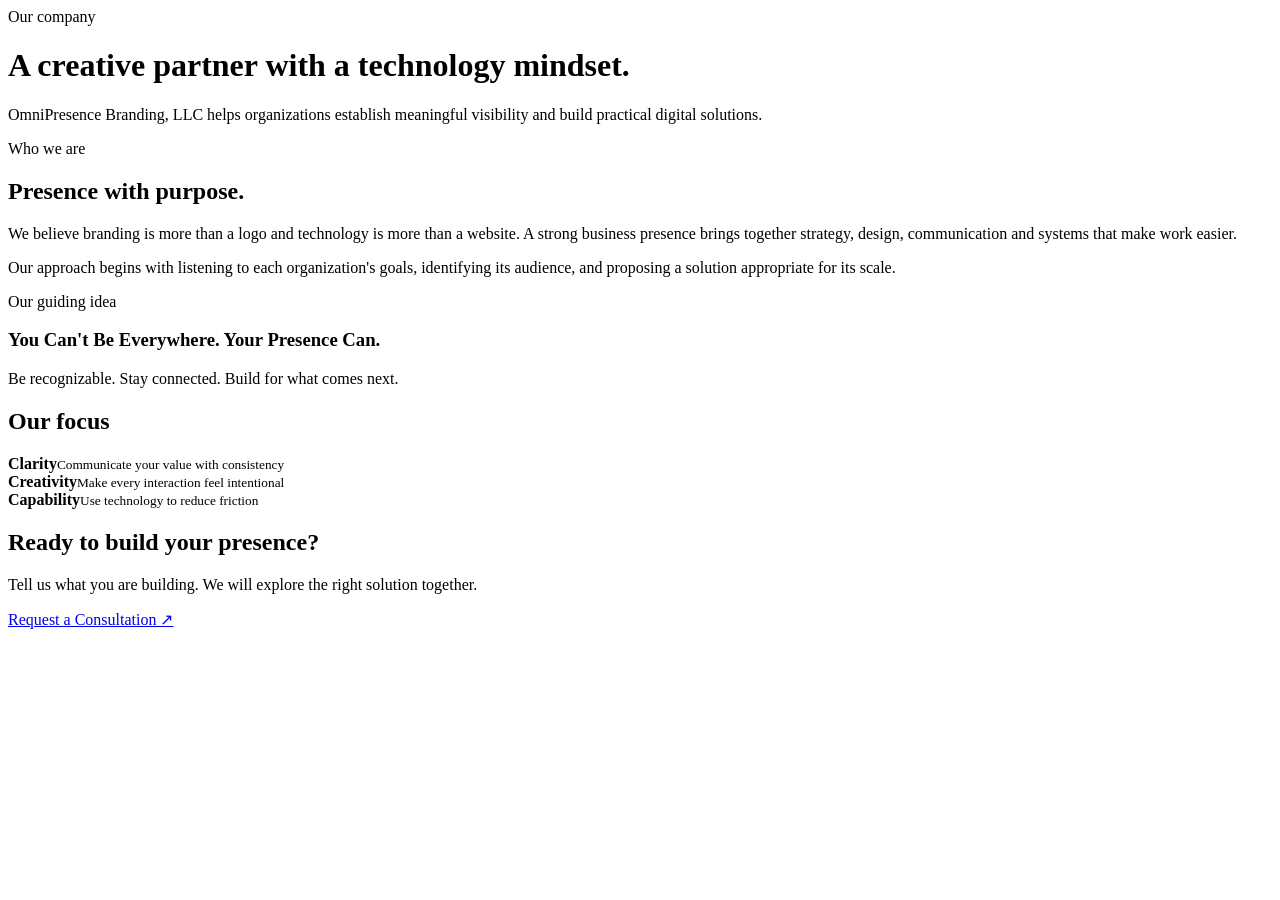
==== about.html @ 3f631cc3 "Add files via upload" ====
<!doctype html><html lang="en"><head><meta charset="utf-8"><meta name="viewport" content="width=device-width,initial-scale=1"><meta name="theme-color" content="#0b1424"><meta name="description" content="Learn about the approach and services of OmniPresence Branding, LLC."><title>About Us | OmniPresence Branding, LLC</title><link rel="icon" href="assets/omnipresence-logo.svg" type="image/svg+xml"><link rel="stylesheet" href="assets/styles.css"></head><body><div data-header></div><main id="main-content"><div class="page-head"><div class="container"><div class="eyebrow">Our company</div><h1>A creative partner with a technology mindset.</h1><p>OmniPresence Branding, LLC helps organizations establish meaningful visibility and build practical digital solutions.</p></div></div><section><div class="container split"><div><div class="eyebrow">Who we are</div><h2>Presence with purpose.</h2><p>We believe branding is more than a logo and technology is more than a website. A strong business presence brings together strategy, design, communication and systems that make work easier.</p><p>Our approach begins with listening to each organization's goals, identifying its audience, and proposing a solution appropriate for its scale.</p></div><div class="feature-panel"><div class="eyebrow">Our guiding idea</div><h3>You Can't Be Everywhere. Your Presence Can.</h3><p>Be recognizable. Stay connected. Build for what comes next.</p></div></div></section><section class="light"><div class="container"><div class="section-head"><h2>Our focus</h2></div><div class="stats"><div class="stat"><strong>Clarity</strong><small>Communicate your value with consistency</small></div><div class="stat"><strong>Creativity</strong><small>Make every interaction feel intentional</small></div><div class="stat"><strong>Capability</strong><small>Use technology to reduce friction</small></div></div></div></section><section><div class="container"><div class="cta"><div><h2>Ready to build your presence?</h2><p>Tell us what you are building. We will explore the right solution together.</p></div><a class="btn btn-gold" href="contact.html">Request a Consultation ↗</a></div></div></section></main><div data-footer></div><script src="assets/config.js"></script><script src="assets/app.js"></script></body></html>
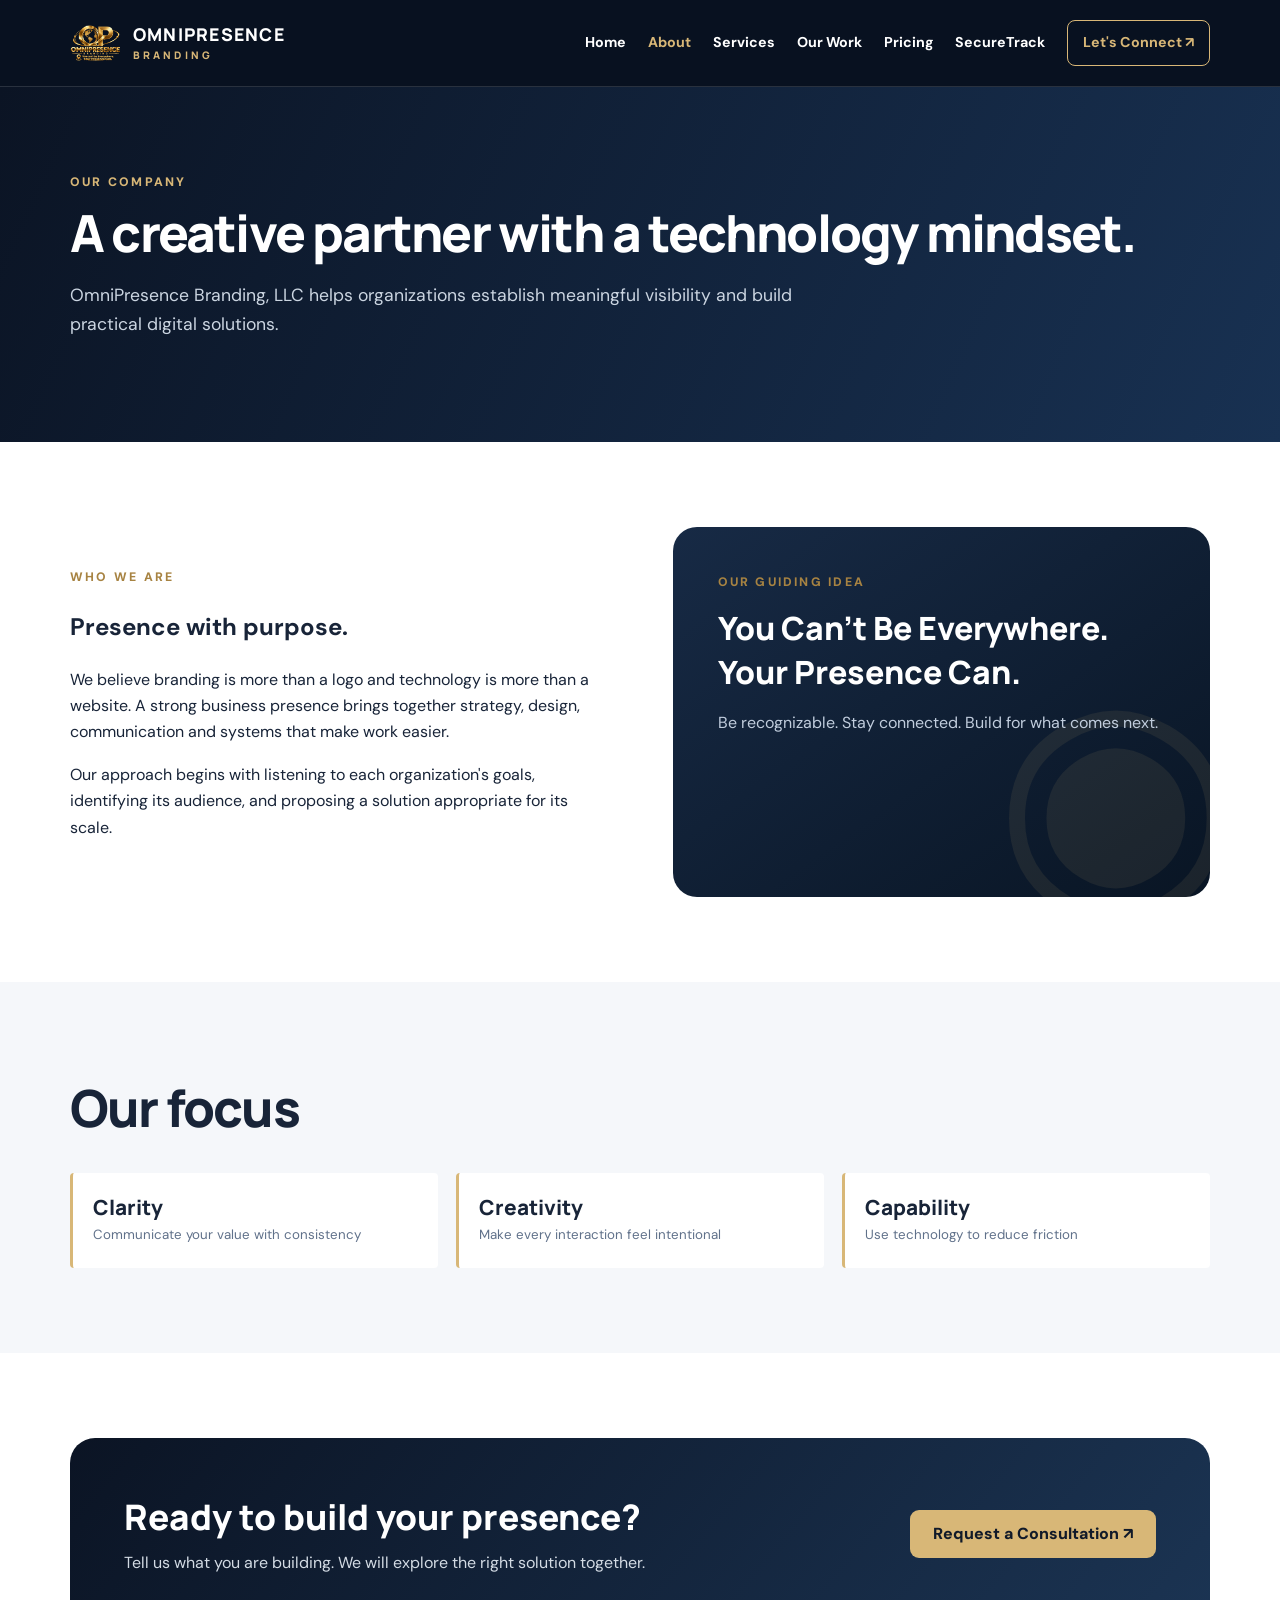
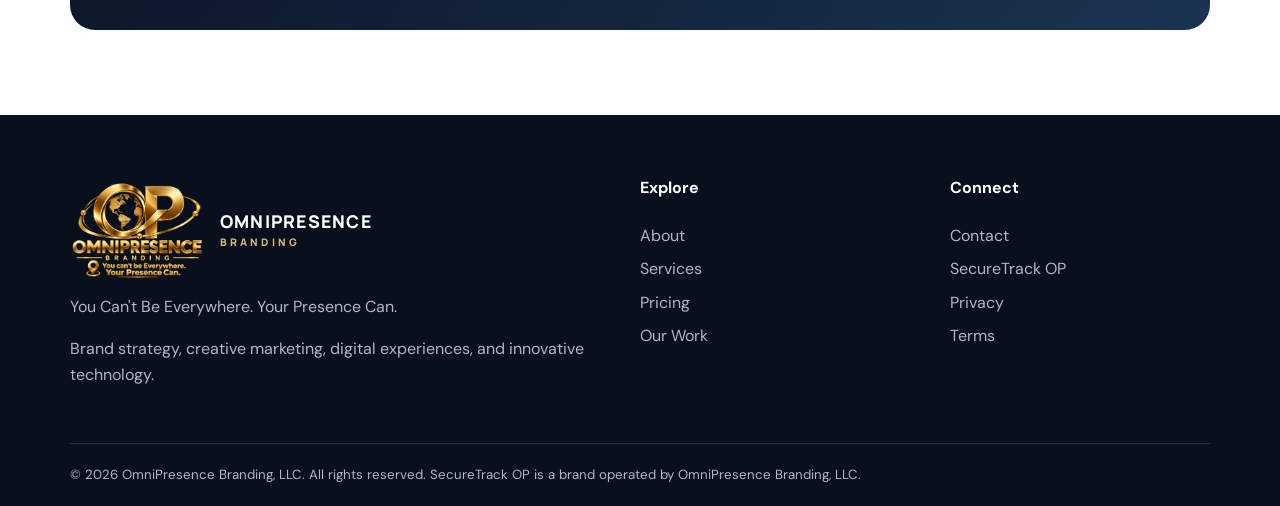
==== commit 9f55c2ba: "Update about.html" ====
--- a/about.html
+++ b/about.html
@@ -1 +1 @@
-<!doctype html><html lang="en"><head><meta charset="utf-8"><meta name="viewport" content="width=device-width,initial-scale=1"><meta name="theme-color" content="#0b1424"><meta name="description" content="Learn about the approach and services of OmniPresence Branding, LLC."><title>About Us | OmniPresence Branding, LLC</title><link rel="icon" href="assets/omnipresence-logo.svg" type="image/svg+xml"><link rel="stylesheet" href="assets/styles.css"></head><body><div data-header></div><main id="main-content"><div class="page-head"><div class="container"><div class="eyebrow">Our company</div><h1>A creative partner with a technology mindset.</h1><p>OmniPresence Branding, LLC helps organizations establish meaningful visibility and build practical digital solutions.</p></div></div><section><div class="container split"><div><div class="eyebrow">Who we are</div><h2>Presence with purpose.</h2><p>We believe branding is more than a logo and technology is more than a website. A strong business presence brings together strategy, design, communication and systems that make work easier.</p><p>Our approach begins with listening to each organization's goals, identifying its audience, and proposing a solution appropriate for its scale.</p></div><div class="feature-panel"><div class="eyebrow">Our guiding idea</div><h3>You Can't Be Everywhere. Your Presence Can.</h3><p>Be recognizable. Stay connected. Build for what comes next.</p></div></div></section><section class="light"><div class="container"><div class="section-head"><h2>Our focus</h2></div><div class="stats"><div class="stat"><strong>Clarity</strong><small>Communicate your value with consistency</small></div><div class="stat"><strong>Creativity</strong><small>Make every interaction feel intentional</small></div><div class="stat"><strong>Capability</strong><small>Use technology to reduce friction</small></div></div></div></section><section><div class="container"><div class="cta"><div><h2>Ready to build your presence?</h2><p>Tell us what you are building. We will explore the right solution together.</p></div><a class="btn btn-gold" href="contact.html">Request a Consultation ↗</a></div></div></section></main><div data-footer></div><script src="assets/config.js"></script><script src="assets/app.js"></script></body></html>+<!doctype html><html lang="en"><head><meta charset="utf-8"><meta name="viewport" content="width=device-width,initial-scale=1"><meta name="theme-color" content="#0b1424"><meta name="description" content="Learn about the approach and services of OmniPresence Branding, LLC."><title>About Us | OmniPresence Branding, LLC</title><link rel="icon" href="assets/omnipresence-logo-transparent.png" type="image/svg+xml"><link rel="stylesheet" href="assets/styles.css"></head><body><div data-header></div><main id="main-content"><div class="page-head"><div class="container"><div class="eyebrow">Our company</div><h1>A creative partner with a technology mindset.</h1><p>OmniPresence Branding, LLC helps organizations establish meaningful visibility and build practical digital solutions.</p></div></div><section><div class="container split"><div><div class="eyebrow">Who we are</div><h2>Presence with purpose.</h2><p>We believe branding is more than a logo and technology is more than a website. A strong business presence brings together strategy, design, communication and systems that make work easier.</p><p>Our approach begins with listening to each organization's goals, identifying its audience, and proposing a solution appropriate for its scale.</p></div><div class="feature-panel"><div class="eyebrow">Our guiding idea</div><h3>You Can't Be Everywhere. Your Presence Can.</h3><p>Be recognizable. Stay connected. Build for what comes next.</p></div></div></section><section class="light"><div class="container"><div class="section-head"><h2>Our focus</h2></div><div class="stats"><div class="stat"><strong>Clarity</strong><small>Communicate your value with consistency</small></div><div class="stat"><strong>Creativity</strong><small>Make every interaction feel intentional</small></div><div class="stat"><strong>Capability</strong><small>Use technology to reduce friction</small></div></div></div></section><section><div class="container"><div class="cta"><div><h2>Ready to build your presence?</h2><p>Tell us what you are building. We will explore the right solution together.</p></div><a class="btn btn-gold" href="contact.html">Request a Consultation ↗</a></div></div></section></main><div data-footer></div><script src="assets/config.js"></script><script src="assets/app.js"></script></body></html>
--- a/assets/styles.css
+++ b/assets/styles.css
@@ -0,0 +1,92 @@
+@import url('https://fonts.googleapis.com/css2?family=DM+Sans:wght@400;500;600;700&family=Manrope:wght@400;500;600;700;800&display=swap');
+:root{--navy:#0b1424;--navy2:#13213a;--gold:#d8b777;--ink:#182438;--muted:#60718a;--paper:#f5f7fa;--white:#fff;--line:#dce3ec;--radius:20px}*{box-sizing:border-box}html{scroll-behavior:smooth}body{margin:0;color:var(--ink);font-family:'DM Sans',system-ui,sans-serif;line-height:1.65;background:#fff}a{color:inherit;text-decoration:none}button,input,select,textarea{font:inherit}button{cursor:pointer}img{max-width:100%}.container{max-width:1190px;margin:auto;padding:0 25px}.eyebrow{text-transform:uppercase;color:#a78342;font-size:.77rem;font-weight:800;letter-spacing:.18em}.btn{display:inline-flex;align-items:center;justify-content:center;gap:10px;padding:13px 22px;border-radius:9px;font-weight:800;border:1px solid transparent;transition:.2s;line-height:1.3}.btn-gold{background:var(--gold);color:#111a29}.btn-gold:hover{background:#f0d29c;transform:translateY(-2px)}.btn-outline{border-color:#738199;color:white}.btn-outline:hover{background:#ffffff16}.btn-dark{background:var(--navy);color:white}.btn-dark:hover{background:#263b5b}.site-header{background:#081120;color:white;position:sticky;top:0;z-index:30;border-bottom:1px solid #ffffff22}.nav-bar{min-height:86px;display:flex;align-items:center;justify-content:space-between;gap:25px}.brand{display:flex;align-items:center;gap:12px}.brand-mark{width:51px;height:51px;object-fit:contain}.brand-name{font:800 1.1rem 'Manrope',sans-serif;letter-spacing:.07em;line-height:1.15}.brand-name span{display:block;color:var(--gold);letter-spacing:.3em;font-size:.65rem;padding-top:5px}.nav-links{display:flex;align-items:center;gap:22px;font-size:.89rem;font-weight:700}.nav-links a:hover,.nav-links a[aria-current=page]{color:var(--gold)}.nav-cta{padding:10px 15px;border:1px solid var(--gold);border-radius:8px;color:var(--gold)!important}.menu-toggle{display:none;background:none;color:white;border:1px solid #75839a;border-radius:8px;padding:8px 12px}.hero{background:radial-gradient(ellipse at 87% 25%,#243d60 0,transparent 46%),linear-gradient(120deg,#081120,#101e34 65%,#142a47);color:white;position:relative;overflow:hidden}.hero:after{content:'';width:490px;height:490px;position:absolute;right:-90px;top:10px;border:1px solid #d8b7772a;border-radius:50%;box-shadow:0 0 0 55px #d8b77708,0 0 0 120px #d8b77708;pointer-events:none}.hero-grid{display:grid;grid-template-columns:1.22fr .78fr;gap:42px;min-height:585px;align-items:center;padding-top:65px;padding-bottom:85px;position:relative;z-index:2}.hero h1{font:800 clamp(2.7rem,5.6vw,5rem)/1.12 'Manrope',sans-serif;letter-spacing:-.045em;margin:16px 0 22px}.hero h1 em{font-style:normal;color:var(--gold)}.hero p{color:#c5cfdd;font-size:1.13rem;max-width:610px}.buttons{display:flex;flex-wrap:wrap;gap:13px;margin-top:28px}.orbit{display:flex;align-items:center;justify-content:center;height:350px;position:relative}.orbit::before,.orbit::after{content:'';position:absolute;width:300px;height:300px;border:1px solid #c7a97066;border-radius:50%;transform:rotate(35deg) scaleY(.5)}.orbit::after{transform:rotate(-52deg) scaleY(.62);width:325px;height:325px}.orbit-core{border-radius:50%;height:235px;width:235px;display:grid;place-items:center;background:radial-gradient(circle,#263e5a,#0d1828);border:1px solid #6a7890;box-shadow:0 0 55px #b9975133}.orbit-core img {
+    width: 500px;
+    max-width: none;
+    height: auto;
+    object-fit: contain;
+}.trust-strip{background:#14243b;color:#cbd5e1;border-top:1px solid #ffffff25}.trust-grid{display:flex;justify-content:space-between;align-items:center;gap:20px;padding-top:22px;padding-bottom:22px;font-size:.9rem;font-weight:700;flex-wrap:wrap}.trust-grid span{display:flex;align-items:center;gap:9px}.trust-grid b{color:var(--gold)}section{padding:85px 0}.section-head{max-width:740px;margin-bottom:35px}.section-head h2,.page-head h1{font:800 clamp(2rem,4vw,3.2rem)/1.2 'Manrope',sans-serif;letter-spacing:-.035em;margin:10px 0 12px}.section-head p{color:var(--muted);font-size:1.04rem}.light{background:var(--paper)}.cards{display:grid;grid-template-columns:repeat(4,1fr);gap:18px}.card{background:white;border:1px solid var(--line);padding:27px;border-radius:var(--radius);box-shadow:0 12px 32px #11203507}.card .symbol{font-size:1.85rem;color:#af8d54}.card h3{font:800 1.12rem 'Manrope',sans-serif;line-height:1.35;margin:20px 0 9px}.card p{color:var(--muted);font-size:.92rem}.text-link{color:#936b2d;font-weight:800}.split{display:grid;grid-template-columns:1fr 1fr;gap:65px;align-items:center}.feature-panel{background:linear-gradient(145deg,#172a45,#091524);color:white;border-radius:24px;padding:45px;min-height:370px;position:relative;overflow:hidden}.feature-panel:after{content:'◉';font-size:280px;position:absolute;right:-28px;bottom:-130px;color:#d8b77716}.feature-panel>*{position:relative;z-index:1}.feature-panel h3{font:800 2rem 'Manrope',sans-serif;margin:14px 0}.feature-panel p{color:#c1cddd}.check-list{padding:0;list-style:none}.check-list li{padding:9px 0 9px 26px;position:relative}.check-list li:before{content:'✓';position:absolute;left:0;color:#aa874e;font-weight:900}.stats{display:grid;grid-template-columns:repeat(3,1fr);gap:18px}.stat{padding:20px;border-left:3px solid var(--gold);background:#fff;border-radius:4px}.stat strong{display:block;font:800 1.3rem 'Manrope'}.stat small{color:var(--muted)}.cta{background:linear-gradient(130deg,#0b1424,#1b3453);color:white;border-radius:25px;padding:54px;display:flex;align-items:center;justify-content:space-between;gap:30px}.cta h2{font:800 2.2rem 'Manrope',sans-serif;margin:0 0 9px}.cta p{color:#d3dbe4;margin:0}.page-head{background:linear-gradient(115deg,#0b1424,#183152);color:white;padding:85px 0}.page-head p{max-width:740px;color:#cbd5e1;font-size:1.1rem}.page-head .eyebrow{color:var(--gold)}.two-col{display:grid;grid-template-columns:1fr 1fr;gap:28px}.package-grid{display:grid;grid-template-columns:repeat(3,1fr);gap:20px}.price{font:800 1.6rem 'Manrope';margin:12px 0}.muted{color:var(--muted)}.notice{border-left:4px solid var(--gold);background:#fff8e9;border-radius:5px;padding:18px 22px;color:#55472c}.tag{display:inline-block;font-size:.73rem;font-weight:800;letter-spacing:.08em;text-transform:uppercase;background:#f3ead8;color:#876329;padding:5px 10px;border-radius:20px}.field{display:flex;flex-direction:column;gap:6px}.field label{font-size:.9rem;font-weight:700}.field input,.field select,.field textarea{width:100%;border:1px solid #bdc8d5;border-radius:9px;padding:13px;background:#fff}.field textarea{min-height:135px;resize:vertical}.form-grid{display:grid;grid-template-columns:1fr 1fr;gap:16px}.form{display:grid;gap:18px}.footer{background:#07101c;color:#aab9cb;padding:60px 0 20px}.footer-grid{display:grid;grid-template-columns:2fr 1fr 1fr;gap:50px}.footer h4{color:white;margin-top:0}.footer a{display:block;margin:7px 0}.footer a:hover{color:var(--gold)}.footer .brand{color:white}.footer-bottom{border-top:1px solid #ffffff21;padding-top:20px;margin-top:38px;font-size:.83rem}.sample{border:1px dashed #adbacc;border-radius:16px;padding:28px;background:#f8fafc}.product-logo{max-width:190px;max-height:75px;object-fit:contain}.mini-note{font-size:.84rem;color:#718197}.hide{display:none!important}@media(max-width:1020px){.cards{grid-template-columns:repeat(2,1fr)}.nav-links{gap:12px;font-size:.8rem}.hero-grid{grid-template-columns:1fr .65fr}.orbit{height:270px}.orbit-core{height:175px;width:175px}.orbit-core img{width:120px}}@media(max-width:760px){.nav-bar{min-height:75px}.menu-toggle{display:block}.nav-links{display:none;position:absolute;top:74px;left:0;right:0;padding:20px 25px;background:#081120;flex-direction:column;align-items:stretch;border-bottom:1px solid #33445a}.nav-links.open{display:flex}.hero-grid,.split,.two-col,.footer-grid{grid-template-columns:1fr}.hero-grid{padding-top:52px;padding-bottom:56px;gap:8px}.orbit{height:220px}.orbit-core{height:165px;width:165px}.orbit-core img{width:120px}.orbit::before{width:240px;height:240px}.orbit::after{width:255px;height:255px}.package-grid{grid-template-columns:1fr}.cards{grid-template-columns:1fr}.stats{grid-template-columns:1fr}.cta{padding:30px;flex-direction:column;align-items:flex-start}section{padding:60px 0}.form-grid{grid-template-columns:1fr}.page-head{padding:65px 0}.brand-name{font-size:.9rem}}@media(prefers-reduced-motion:reduce){*{scroll-behavior:auto!important;transition:none!important}}
+
+/* =========================================
+   OMNIPRESENCE HOMEPAGE LOGO
+   ========================================= */
+
+/* Main logo display area */
+.hero .orbit {
+    width: 100%;
+    height: 550px;
+    display: flex;
+    align-items: center;
+    justify-content: center;
+    position: relative;
+}
+
+/* Remove the small circular container */
+.hero .orbit-core {
+    width: 100%;
+    height: 100%;
+    max-width: none;
+    border: none;
+    border-radius: 0;
+    background: transparent;
+    box-shadow: none;
+    display: flex;
+    align-items: center;
+    justify-content: center;
+}
+
+/* Increase actual logo size */
+.hero .orbit-core img {
+    width: 500px;
+    max-width: 100%;
+    height: auto;
+    max-height: 100%;
+    object-fit: contain;
+    position: relative;
+    z-index: 2;
+}
+
+/* Keep decorative orbit rings behind logo */
+.hero .orbit::before,
+.hero .orbit::after {
+    opacity: 0.25;
+    z-index: 0;
+}
+
+/* Tablet */
+@media (max-width: 1020px) {
+    .hero .orbit {
+        height: 400px;
+    }
+
+    .hero .orbit-core img {
+        width: 360px;
+    }
+}
+
+/* Mobile */
+@media (max-width: 760px) {
+    .hero .orbit {
+        height: 330px;
+    }
+
+    .hero .orbit-core img {
+        width: 300px;
+    }
+}
+
+/* =========================================
+   FOOTER LOGO
+   ========================================= */
+
+.footer .brand img {
+    width: 135px;
+    max-width: 135px;
+    height: auto;
+    flex-shrink: 0;
+}
+
+.footer .brand {
+    display: flex;
+    align-items: center;
+    gap: 15px;
+}
